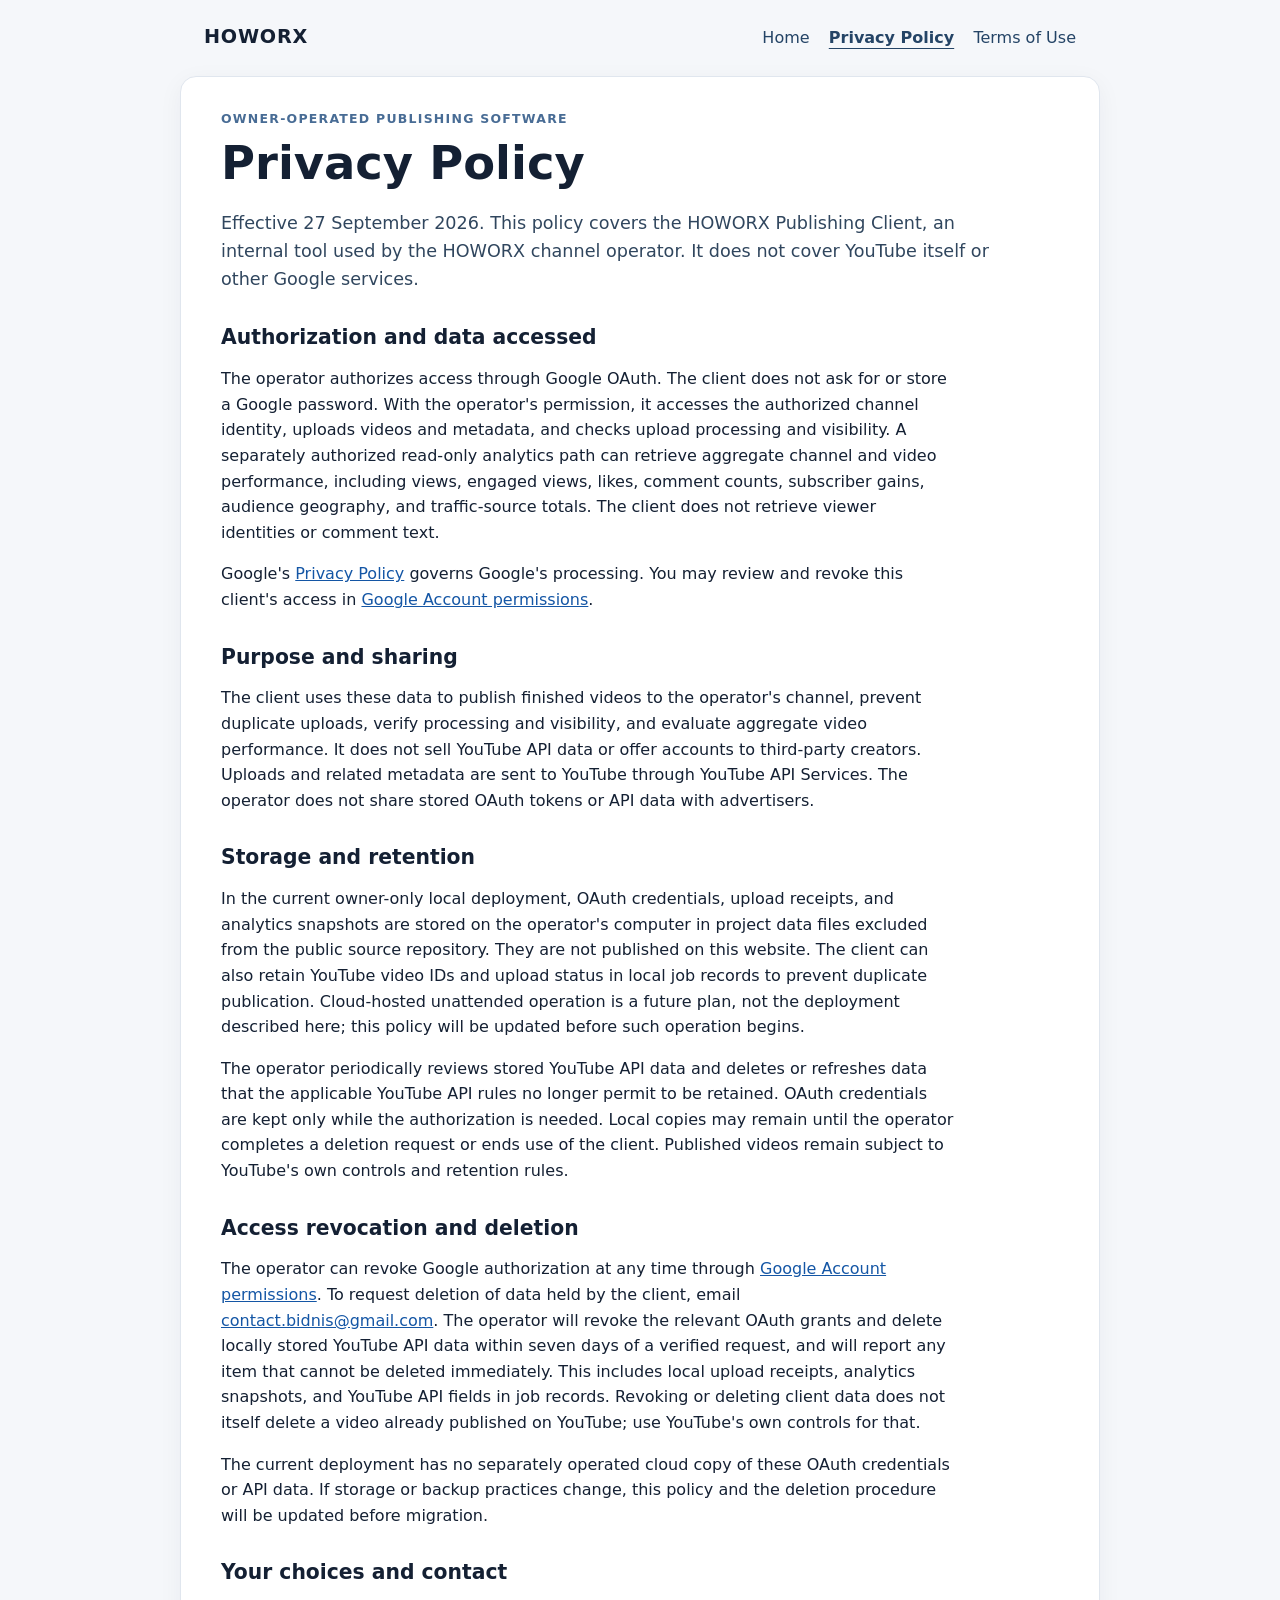
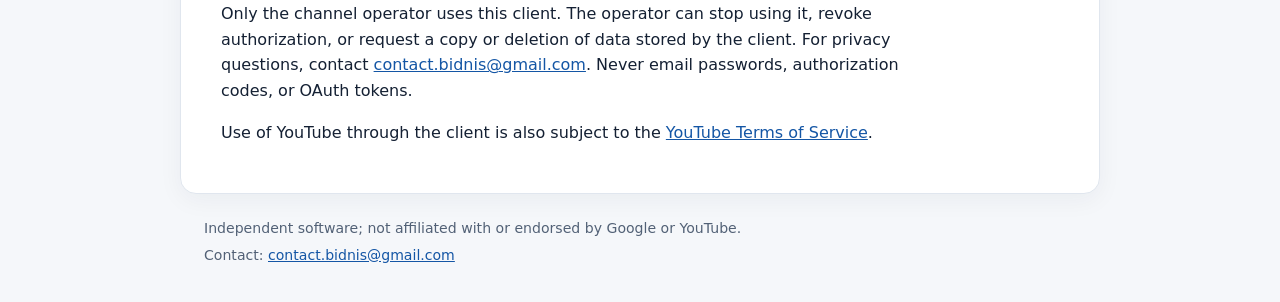
==== privacy.html @ 3fb0d69b "Publish HOWORX client information and privacy policy" ====
<!doctype html>
<html lang="en">
<head>
  <meta charset="utf-8">
  <meta name="viewport" content="width=device-width, initial-scale=1">
  <title>Privacy Policy — HOWORX Publishing Client</title>
  <meta name="description" content="How the owner-operated HOWORX Publishing Client handles Google and YouTube data.">
  <link rel="stylesheet" href="styles.css">
</head>
<body>
  <header class="site-header">
    <a class="site-name" href="index.html">HOWORX</a>
    <nav aria-label="Main navigation">
      <a href="index.html">Home</a>
      <a aria-current="page" href="privacy.html">Privacy Policy</a>
      <a href="terms.html">Terms of Use</a>
    </nav>
  </header>
  <main>
    <p class="eyebrow">Owner-operated publishing software</p>
    <h1>Privacy Policy</h1>
    <p class="lead">Effective 27 September 2026. This policy covers the HOWORX Publishing Client, an internal tool used by the HOWORX channel operator. It does not cover YouTube itself or other Google services.</p>

    <section>
      <h2>Authorization and data accessed</h2>
      <p>The operator authorizes access through Google OAuth. The client does not ask for or store a Google password. With the operator's permission, it accesses the authorized channel identity, uploads videos and metadata, and checks upload processing and visibility. A separately authorized read-only analytics path can retrieve aggregate channel and video performance, including views, engaged views, likes, comment counts, subscriber gains, audience geography, and traffic-source totals. The client does not retrieve viewer identities or comment text.</p>
      <p>Google's <a href="https://policies.google.com/privacy">Privacy Policy</a> governs Google's processing. You may review and revoke this client's access in <a href="https://myaccount.google.com/permissions">Google Account permissions</a>.</p>
    </section>

    <section>
      <h2>Purpose and sharing</h2>
      <p>The client uses these data to publish finished videos to the operator's channel, prevent duplicate uploads, verify processing and visibility, and evaluate aggregate video performance. It does not sell YouTube API data or offer accounts to third-party creators. Uploads and related metadata are sent to YouTube through YouTube API Services. The operator does not share stored OAuth tokens or API data with advertisers.</p>
    </section>

    <section>
      <h2>Storage and retention</h2>
      <p>In the current owner-only local deployment, OAuth credentials, upload receipts, and analytics snapshots are stored on the operator's computer in project data files excluded from the public source repository. They are not published on this website. The client can also retain YouTube video IDs and upload status in local job records to prevent duplicate publication. Cloud-hosted unattended operation is a future plan, not the deployment described here; this policy will be updated before such operation begins.</p>
      <p>The operator periodically reviews stored YouTube API data and deletes or refreshes data that the applicable YouTube API rules no longer permit to be retained. OAuth credentials are kept only while the authorization is needed. Local copies may remain until the operator completes a deletion request or ends use of the client. Published videos remain subject to YouTube's own controls and retention rules.</p>
    </section>

    <section>
      <h2>Access revocation and deletion</h2>
      <p>The operator can revoke Google authorization at any time through <a href="https://myaccount.google.com/permissions">Google Account permissions</a>. To request deletion of data held by the client, email <a href="mailto:contact.bidnis@gmail.com">contact.bidnis@gmail.com</a>. The operator will revoke the relevant OAuth grants and delete locally stored YouTube API data within seven days of a verified request, and will report any item that cannot be deleted immediately. This includes local upload receipts, analytics snapshots, and YouTube API fields in job records. Revoking or deleting client data does not itself delete a video already published on YouTube; use YouTube's own controls for that.</p>
      <p>The current deployment has no separately operated cloud copy of these OAuth credentials or API data. If storage or backup practices change, this policy and the deletion procedure will be updated before migration.</p>
    </section>

    <section>
      <h2>Your choices and contact</h2>
      <p>Only the channel operator uses this client. The operator can stop using it, revoke authorization, or request a copy or deletion of data stored by the client. For privacy questions, contact <a href="mailto:contact.bidnis@gmail.com">contact.bidnis@gmail.com</a>. Never email passwords, authorization codes, or OAuth tokens.</p>
      <p>Use of YouTube through the client is also subject to the <a href="https://www.youtube.com/t/terms">YouTube Terms of Service</a>.</p>
    </section>
  </main>
  <footer><p>Independent software; not affiliated with or endorsed by Google or YouTube.</p><p>Contact: <a href="mailto:contact.bidnis@gmail.com">contact.bidnis@gmail.com</a></p></footer>
</body>
</html>
---- styles.css ----
:root { color-scheme: light; font-family: system-ui, -apple-system, "Segoe UI", sans-serif; color: #142033; background: #f5f7fa; }
* { box-sizing: border-box; }
body { margin: 0; line-height: 1.6; }
.site-header, main, footer { max-width: 920px; margin-inline: auto; padding-inline: 1.5rem; }
.site-header { display: flex; align-items: center; justify-content: space-between; gap: 1rem; padding-top: 1.4rem; padding-bottom: 1.4rem; }
.site-name { font-weight: 850; font-size: 1.2rem; letter-spacing: .04em; color: #142033; text-decoration: none; }
nav { display: flex; flex-wrap: wrap; gap: 1.2rem; }
nav a { color: #244466; text-decoration: none; }
nav a[aria-current="page"] { font-weight: 700; text-decoration: underline; text-underline-offset: .3rem; }
main { background: white; border: 1px solid #e0e6ee; border-radius: 16px; box-shadow: 0 6px 24px #1420330d; padding: 2rem 2.5rem; }
.eyebrow { color: #486c95; font-size: .78rem; font-weight: 750; letter-spacing: .1em; text-transform: uppercase; margin: 0 0 .3rem; }
h1, h2 { line-height: 1.22; }
h1 { font-size: clamp(2rem, 4vw, 2.9rem); margin: .4rem 0 1rem; }
h2 { font-size: 1.27rem; margin: 2rem 0 .55rem; }
p, li { max-width: 72ch; }
.lead { font-size: 1.1rem; color: #30465e; }
.steps { padding-left: 1.45rem; }
.steps li { padding-left: .2rem; margin: .6rem 0; }
.policy-card { background: #eff5fc; border-radius: 12px; padding: .2rem 1.2rem 1.3rem; margin-top: 1.7rem; }
.button { background: #1456a5; color: white; border-radius: 8px; display: inline-block; padding: .6rem .95rem; text-decoration: none; font-weight: 650; }
.secondary-link { margin-left: .7rem; }
.channel { border-top: 1px solid #e3e8ee; margin-top: 2rem; }
.youtube-link { display: inline-block; background: #fff; margin-top: .35rem; padding: .35rem; border: 1px solid #e0e6ee; border-radius: 6px; }
.youtube-link img { display: block; width: 170px; height: auto; }
.effective { color: #526176; }
a { color: #1456a5; }
footer { color: #526176; font-size: .88rem; padding-top: 1.2rem; padding-bottom: 2rem; }
footer p { margin: .25rem 0; }
@media (max-width: 650px) { .site-header { display: block; } nav { margin-top: .5rem; gap: .8rem; } main { padding: 1.4rem; } .secondary-link { display: inline-block; margin-top: .8rem; } }
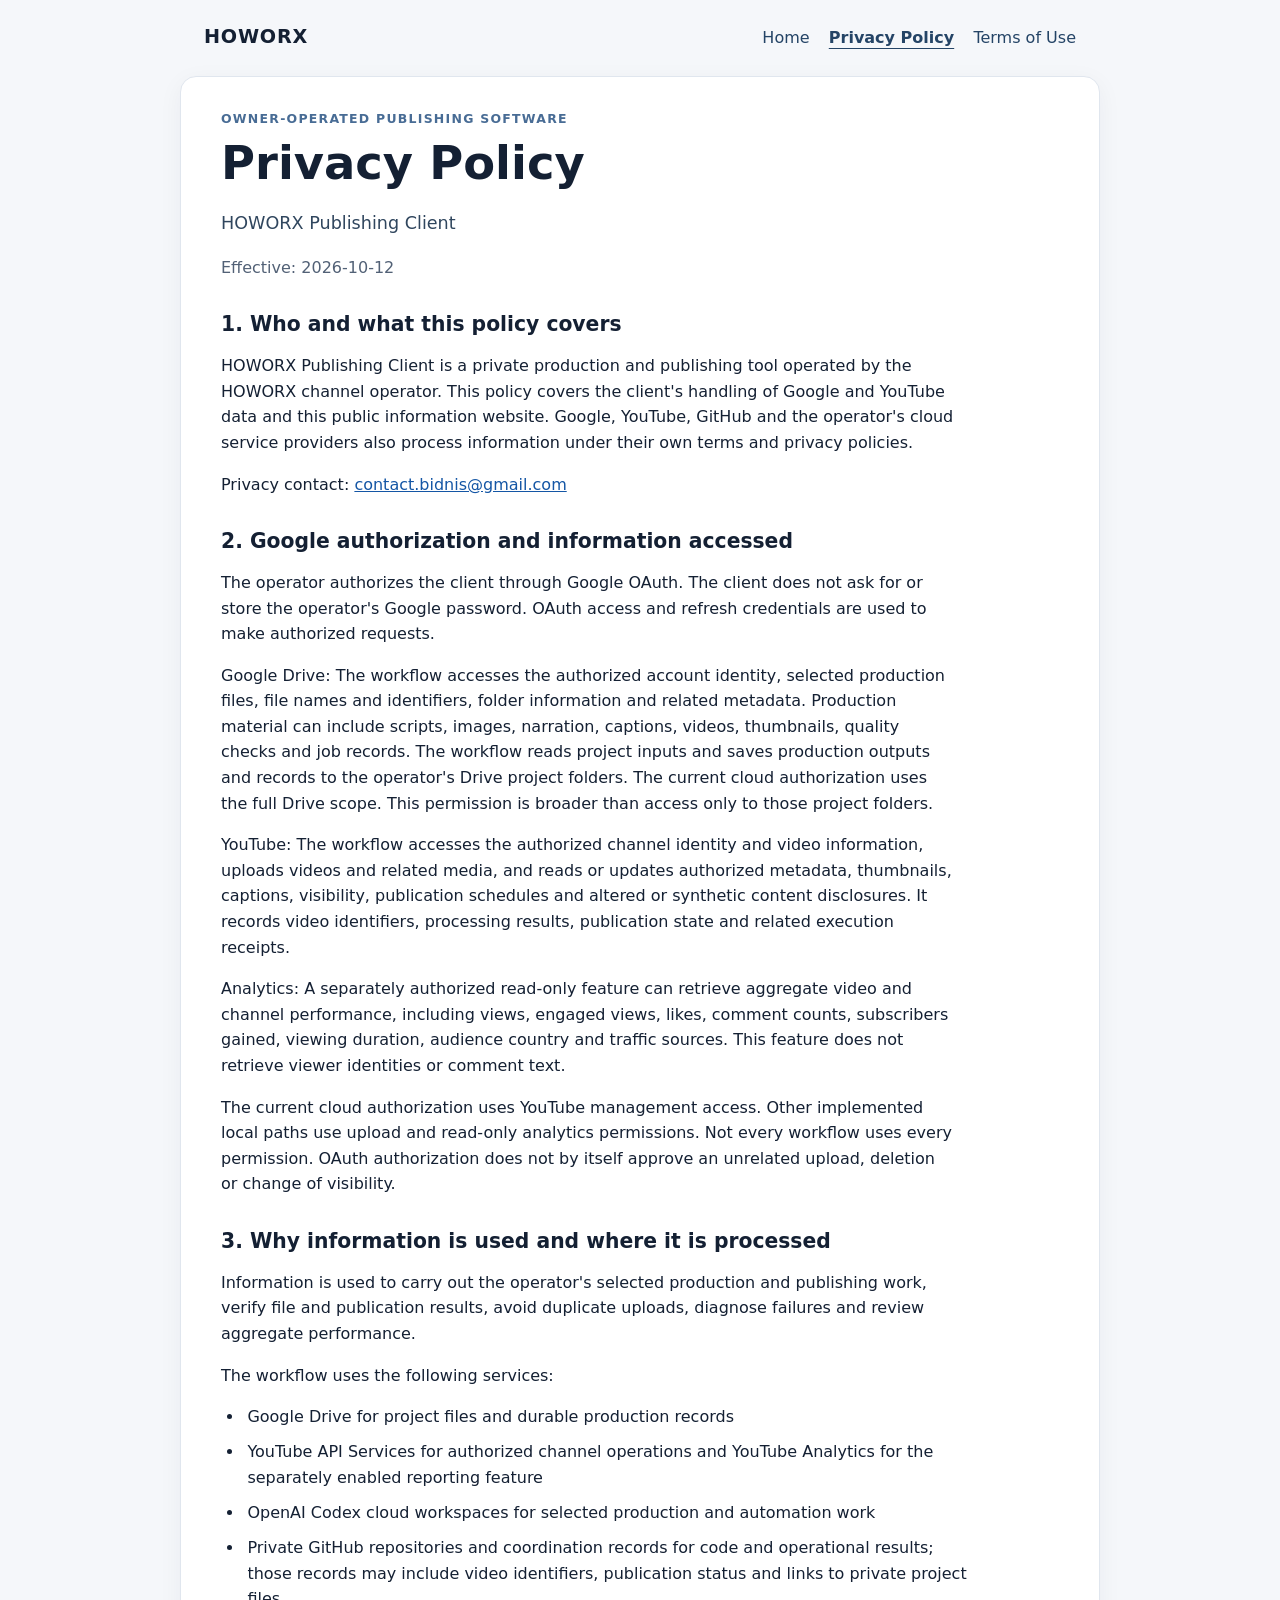
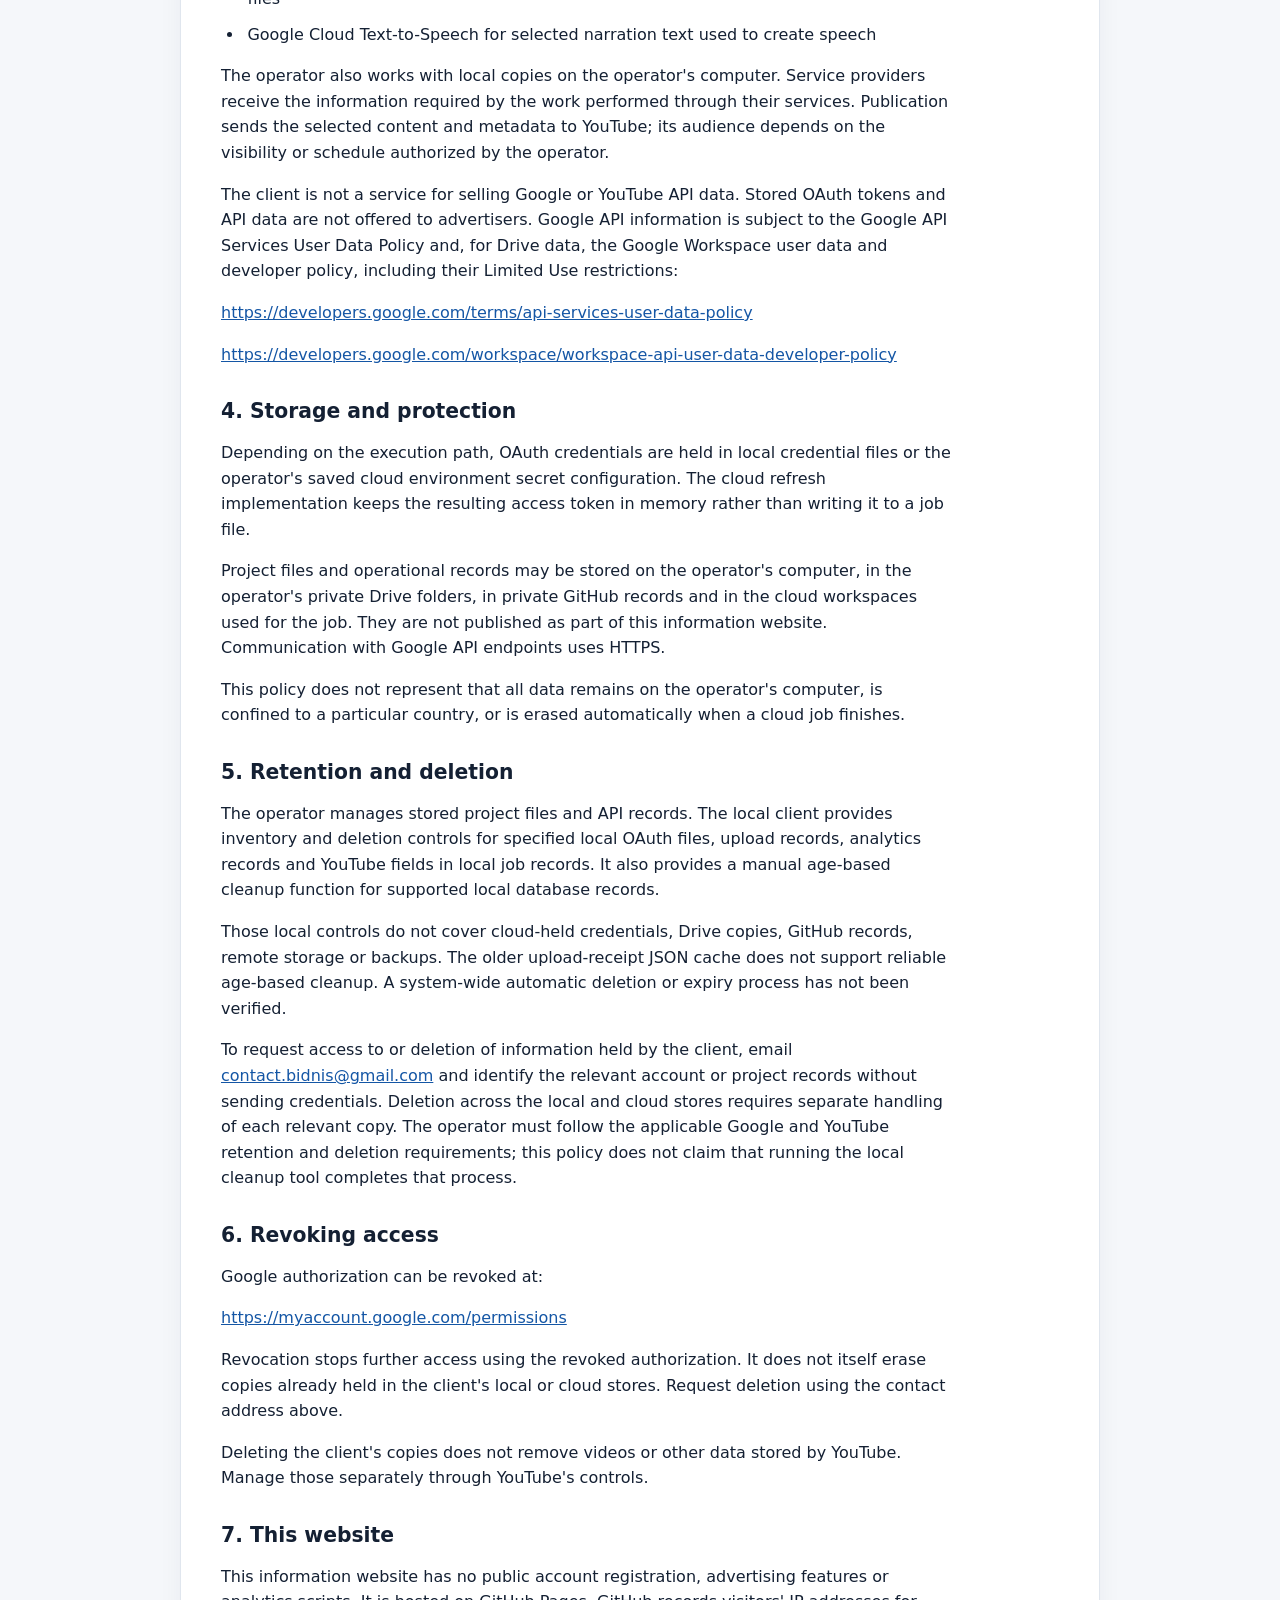
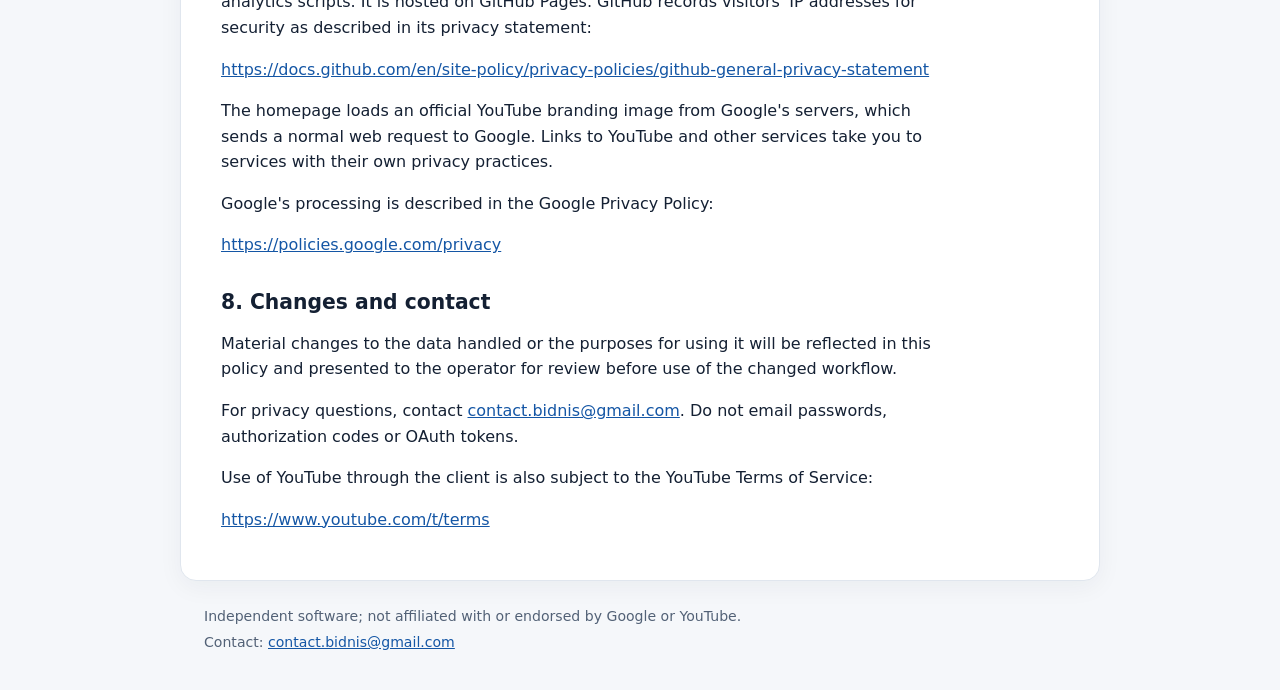
==== commit 7bdf86e0: "Update approved client, privacy and terms disclosures for cloud workflows" ====
--- a/privacy.html
+++ b/privacy.html
@@ -19,35 +19,78 @@
   <main>
     <p class="eyebrow">Owner-operated publishing software</p>
     <h1>Privacy Policy</h1>
-    <p class="lead">Effective 27 September 2026. This policy covers the HOWORX Publishing Client, an internal tool used by the HOWORX channel operator. It does not cover YouTube itself or other Google services.</p>
+    <p class="lead">HOWORX Publishing Client</p>
+    <p class="effective">Effective: 2026-10-12</p>
 
     <section>
-      <h2>Authorization and data accessed</h2>
-      <p>The operator authorizes access through Google OAuth. The client does not ask for or store a Google password. With the operator's permission, it accesses the authorized channel identity, uploads videos and metadata, and checks upload processing and visibility. A separately authorized read-only analytics path can retrieve aggregate channel and video performance, including views, engaged views, likes, comment counts, subscriber gains, audience geography, and traffic-source totals. The client does not retrieve viewer identities or comment text.</p>
-      <p>Google's <a href="https://policies.google.com/privacy">Privacy Policy</a> governs Google's processing. You may review and revoke this client's access in <a href="https://myaccount.google.com/permissions">Google Account permissions</a>.</p>
+      <h2>1. Who and what this policy covers</h2>
+      <p>HOWORX Publishing Client is a private production and publishing tool operated by the HOWORX channel operator. This policy covers the client's handling of Google and YouTube data and this public information website. Google, YouTube, GitHub and the operator's cloud service providers also process information under their own terms and privacy policies.</p>
+      <p>Privacy contact: <a href="mailto:contact.bidnis@gmail.com">contact.bidnis@gmail.com</a></p>
     </section>
 
     <section>
-      <h2>Purpose and sharing</h2>
-      <p>The client uses these data to publish finished videos to the operator's channel, prevent duplicate uploads, verify processing and visibility, and evaluate aggregate video performance. It does not sell YouTube API data or offer accounts to third-party creators. Uploads and related metadata are sent to YouTube through YouTube API Services. The operator does not share stored OAuth tokens or API data with advertisers.</p>
+      <h2>2. Google authorization and information accessed</h2>
+      <p>The operator authorizes the client through Google OAuth. The client does not ask for or store the operator's Google password. OAuth access and refresh credentials are used to make authorized requests.</p>
+      <p>Google Drive: The workflow accesses the authorized account identity, selected production files, file names and identifiers, folder information and related metadata. Production material can include scripts, images, narration, captions, videos, thumbnails, quality checks and job records. The workflow reads project inputs and saves production outputs and records to the operator's Drive project folders. The current cloud authorization uses the full Drive scope. This permission is broader than access only to those project folders.</p>
+      <p>YouTube: The workflow accesses the authorized channel identity and video information, uploads videos and related media, and reads or updates authorized metadata, thumbnails, captions, visibility, publication schedules and altered or synthetic content disclosures. It records video identifiers, processing results, publication state and related execution receipts.</p>
+      <p>Analytics: A separately authorized read-only feature can retrieve aggregate video and channel performance, including views, engaged views, likes, comment counts, subscribers gained, viewing duration, audience country and traffic sources. This feature does not retrieve viewer identities or comment text.</p>
+      <p>The current cloud authorization uses YouTube management access. Other implemented local paths use upload and read-only analytics permissions. Not every workflow uses every permission. OAuth authorization does not by itself approve an unrelated upload, deletion or change of visibility.</p>
     </section>
 
     <section>
-      <h2>Storage and retention</h2>
-      <p>In the current owner-only local deployment, OAuth credentials, upload receipts, and analytics snapshots are stored on the operator's computer in project data files excluded from the public source repository. They are not published on this website. The client can also retain YouTube video IDs and upload status in local job records to prevent duplicate publication. Cloud-hosted unattended operation is a future plan, not the deployment described here; this policy will be updated before such operation begins.</p>
-      <p>The operator periodically reviews stored YouTube API data and deletes or refreshes data that the applicable YouTube API rules no longer permit to be retained. OAuth credentials are kept only while the authorization is needed. Local copies may remain until the operator completes a deletion request or ends use of the client. Published videos remain subject to YouTube's own controls and retention rules.</p>
+      <h2>3. Why information is used and where it is processed</h2>
+      <p>Information is used to carry out the operator's selected production and publishing work, verify file and publication results, avoid duplicate uploads, diagnose failures and review aggregate performance.</p>
+      <p>The workflow uses the following services:</p>
+      <ul class="steps">
+        <li>Google Drive for project files and durable production records</li>
+        <li>YouTube API Services for authorized channel operations and YouTube Analytics for the separately enabled reporting feature</li>
+        <li>OpenAI Codex cloud workspaces for selected production and automation work</li>
+        <li>Private GitHub repositories and coordination records for code and operational results; those records may include video identifiers, publication status and links to private project files</li>
+        <li>Google Cloud Text-to-Speech for selected narration text used to create speech</li>
+      </ul>
+      <p>The operator also works with local copies on the operator's computer. Service providers receive the information required by the work performed through their services. Publication sends the selected content and metadata to YouTube; its audience depends on the visibility or schedule authorized by the operator.</p>
+      <p>The client is not a service for selling Google or YouTube API data. Stored OAuth tokens and API data are not offered to advertisers. Google API information is subject to the Google API Services User Data Policy and, for Drive data, the Google Workspace user data and developer policy, including their Limited Use restrictions:</p>
+      <p><a href="https://developers.google.com/terms/api-services-user-data-policy">https://developers.google.com/terms/api-services-user-data-policy</a></p>
+      <p><a href="https://developers.google.com/workspace/workspace-api-user-data-developer-policy">https://developers.google.com/workspace/workspace-api-user-data-developer-policy</a></p>
     </section>
 
     <section>
-      <h2>Access revocation and deletion</h2>
-      <p>The operator can revoke Google authorization at any time through <a href="https://myaccount.google.com/permissions">Google Account permissions</a>. To request deletion of data held by the client, email <a href="mailto:contact.bidnis@gmail.com">contact.bidnis@gmail.com</a>. The operator will revoke the relevant OAuth grants and delete locally stored YouTube API data within seven days of a verified request, and will report any item that cannot be deleted immediately. This includes local upload receipts, analytics snapshots, and YouTube API fields in job records. Revoking or deleting client data does not itself delete a video already published on YouTube; use YouTube's own controls for that.</p>
-      <p>The current deployment has no separately operated cloud copy of these OAuth credentials or API data. If storage or backup practices change, this policy and the deletion procedure will be updated before migration.</p>
+      <h2>4. Storage and protection</h2>
+      <p>Depending on the execution path, OAuth credentials are held in local credential files or the operator's saved cloud environment secret configuration. The cloud refresh implementation keeps the resulting access token in memory rather than writing it to a job file.</p>
+      <p>Project files and operational records may be stored on the operator's computer, in the operator's private Drive folders, in private GitHub records and in the cloud workspaces used for the job. They are not published as part of this information website. Communication with Google API endpoints uses HTTPS.</p>
+      <p>This policy does not represent that all data remains on the operator's computer, is confined to a particular country, or is erased automatically when a cloud job finishes.</p>
     </section>
 
     <section>
-      <h2>Your choices and contact</h2>
-      <p>Only the channel operator uses this client. The operator can stop using it, revoke authorization, or request a copy or deletion of data stored by the client. For privacy questions, contact <a href="mailto:contact.bidnis@gmail.com">contact.bidnis@gmail.com</a>. Never email passwords, authorization codes, or OAuth tokens.</p>
-      <p>Use of YouTube through the client is also subject to the <a href="https://www.youtube.com/t/terms">YouTube Terms of Service</a>.</p>
+      <h2>5. Retention and deletion</h2>
+      <p>The operator manages stored project files and API records. The local client provides inventory and deletion controls for specified local OAuth files, upload records, analytics records and YouTube fields in local job records. It also provides a manual age-based cleanup function for supported local database records.</p>
+      <p>Those local controls do not cover cloud-held credentials, Drive copies, GitHub records, remote storage or backups. The older upload-receipt JSON cache does not support reliable age-based cleanup. A system-wide automatic deletion or expiry process has not been verified.</p>
+      <p>To request access to or deletion of information held by the client, email <a href="mailto:contact.bidnis@gmail.com">contact.bidnis@gmail.com</a> and identify the relevant account or project records without sending credentials. Deletion across the local and cloud stores requires separate handling of each relevant copy. The operator must follow the applicable Google and YouTube retention and deletion requirements; this policy does not claim that running the local cleanup tool completes that process.</p>
+    </section>
+
+    <section>
+      <h2>6. Revoking access</h2>
+      <p>Google authorization can be revoked at:</p>
+      <p><a href="https://myaccount.google.com/permissions">https://myaccount.google.com/permissions</a></p>
+      <p>Revocation stops further access using the revoked authorization. It does not itself erase copies already held in the client's local or cloud stores. Request deletion using the contact address above.</p>
+      <p>Deleting the client's copies does not remove videos or other data stored by YouTube. Manage those separately through YouTube's controls.</p>
+    </section>
+
+    <section>
+      <h2>7. This website</h2>
+      <p>This information website has no public account registration, advertising features or analytics scripts. It is hosted on GitHub Pages. GitHub records visitors' IP addresses for security as described in its privacy statement:</p>
+      <p><a href="https://docs.github.com/en/site-policy/privacy-policies/github-general-privacy-statement">https://docs.github.com/en/site-policy/privacy-policies/github-general-privacy-statement</a></p>
+      <p>The homepage loads an official YouTube branding image from Google's servers, which sends a normal web request to Google. Links to YouTube and other services take you to services with their own privacy practices.</p>
+      <p>Google's processing is described in the Google Privacy Policy:</p>
+      <p><a href="https://policies.google.com/privacy">https://policies.google.com/privacy</a></p>
+    </section>
+
+    <section>
+      <h2>8. Changes and contact</h2>
+      <p>Material changes to the data handled or the purposes for using it will be reflected in this policy and presented to the operator for review before use of the changed workflow.</p>
+      <p>For privacy questions, contact <a href="mailto:contact.bidnis@gmail.com">contact.bidnis@gmail.com</a>. Do not email passwords, authorization codes or OAuth tokens.</p>
+      <p>Use of YouTube through the client is also subject to the YouTube Terms of Service:</p>
+      <p><a href="https://www.youtube.com/t/terms">https://www.youtube.com/t/terms</a></p>
     </section>
   </main>
   <footer><p>Independent software; not affiliated with or endorsed by Google or YouTube.</p><p>Contact: <a href="mailto:contact.bidnis@gmail.com">contact.bidnis@gmail.com</a></p></footer>
--- a/styles.css
+++ b/styles.css
@@ -22,8 +22,22 @@
 .channel { border-top: 1px solid #e3e8ee; margin-top: 2rem; }
 .youtube-link { display: inline-block; background: #fff; margin-top: .35rem; padding: .35rem; border: 1px solid #e0e6ee; border-radius: 6px; }
 .youtube-link img { display: block; width: 170px; height: auto; }
+.policy-actions { display: flex; align-items: center; flex-wrap: wrap; gap: .8rem; }
+.policy-actions .secondary-link, .policy-actions .youtube-link { margin: 0; }
 .effective { color: #526176; }
-a { color: #1456a5; }
+a { color: #1456a5; overflow-wrap: anywhere; }
 footer { color: #526176; font-size: .88rem; padding-top: 1.2rem; padding-bottom: 2rem; }
 footer p { margin: .25rem 0; }
 @media (max-width: 650px) { .site-header { display: block; } nav { margin-top: .5rem; gap: .8rem; } main { padding: 1.4rem; } .secondary-link { display: inline-block; margin-top: .8rem; } }
+@media print {
+  body.home { font-size: 10.5pt; line-height: 1.35; }
+  .home .site-header { padding-top: .35rem; padding-bottom: .6rem; }
+  .home main { padding: .8rem 1.1rem; box-shadow: none; }
+  .home h1 { font-size: 21pt; margin: .2rem 0 .5rem; }
+  .home h2 { font-size: 13pt; margin: .8rem 0 .35rem; }
+  .home .lead { font-size: 11pt; }
+  .home .steps li { margin: .25rem 0; }
+  .home .policy-card { margin-top: .7rem; padding: .1rem .9rem .7rem; }
+  .home .channel { margin-top: .7rem; }
+  .home footer { padding-top: .4rem; padding-bottom: .3rem; }
+}
